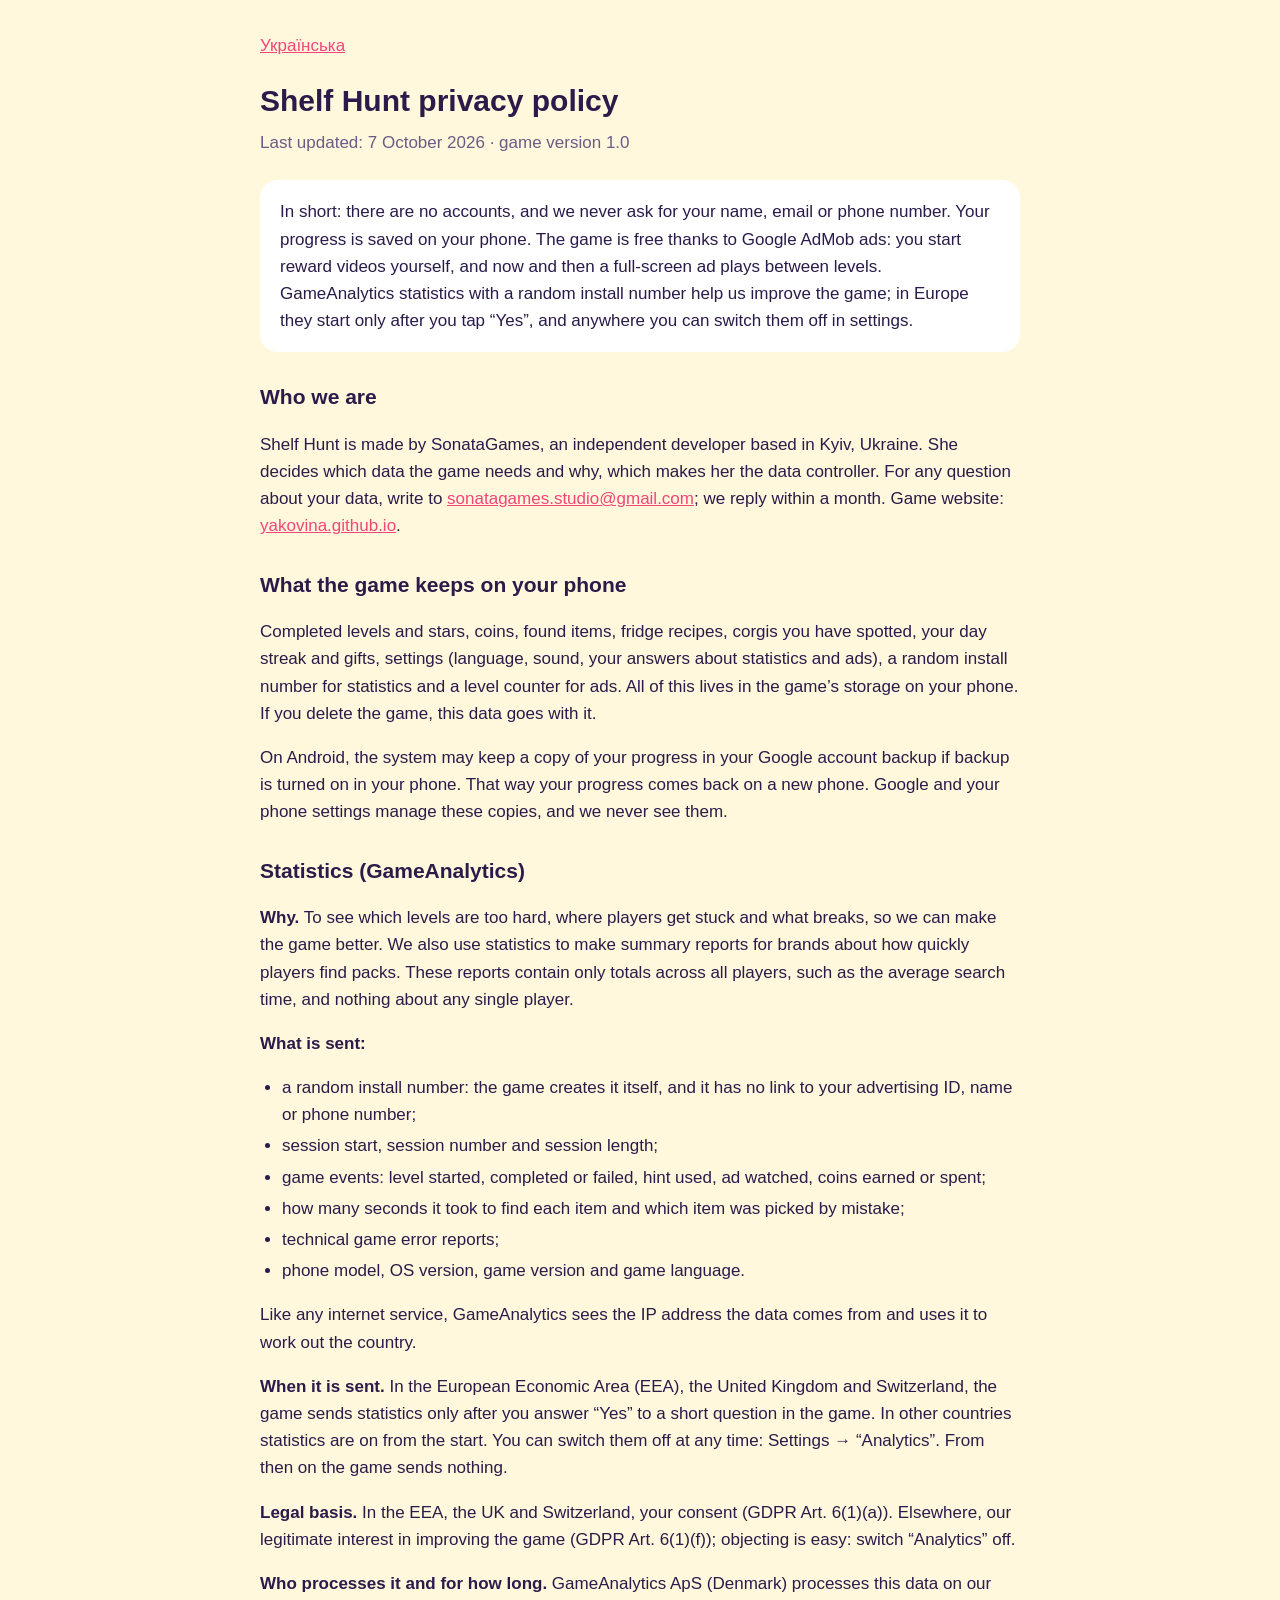
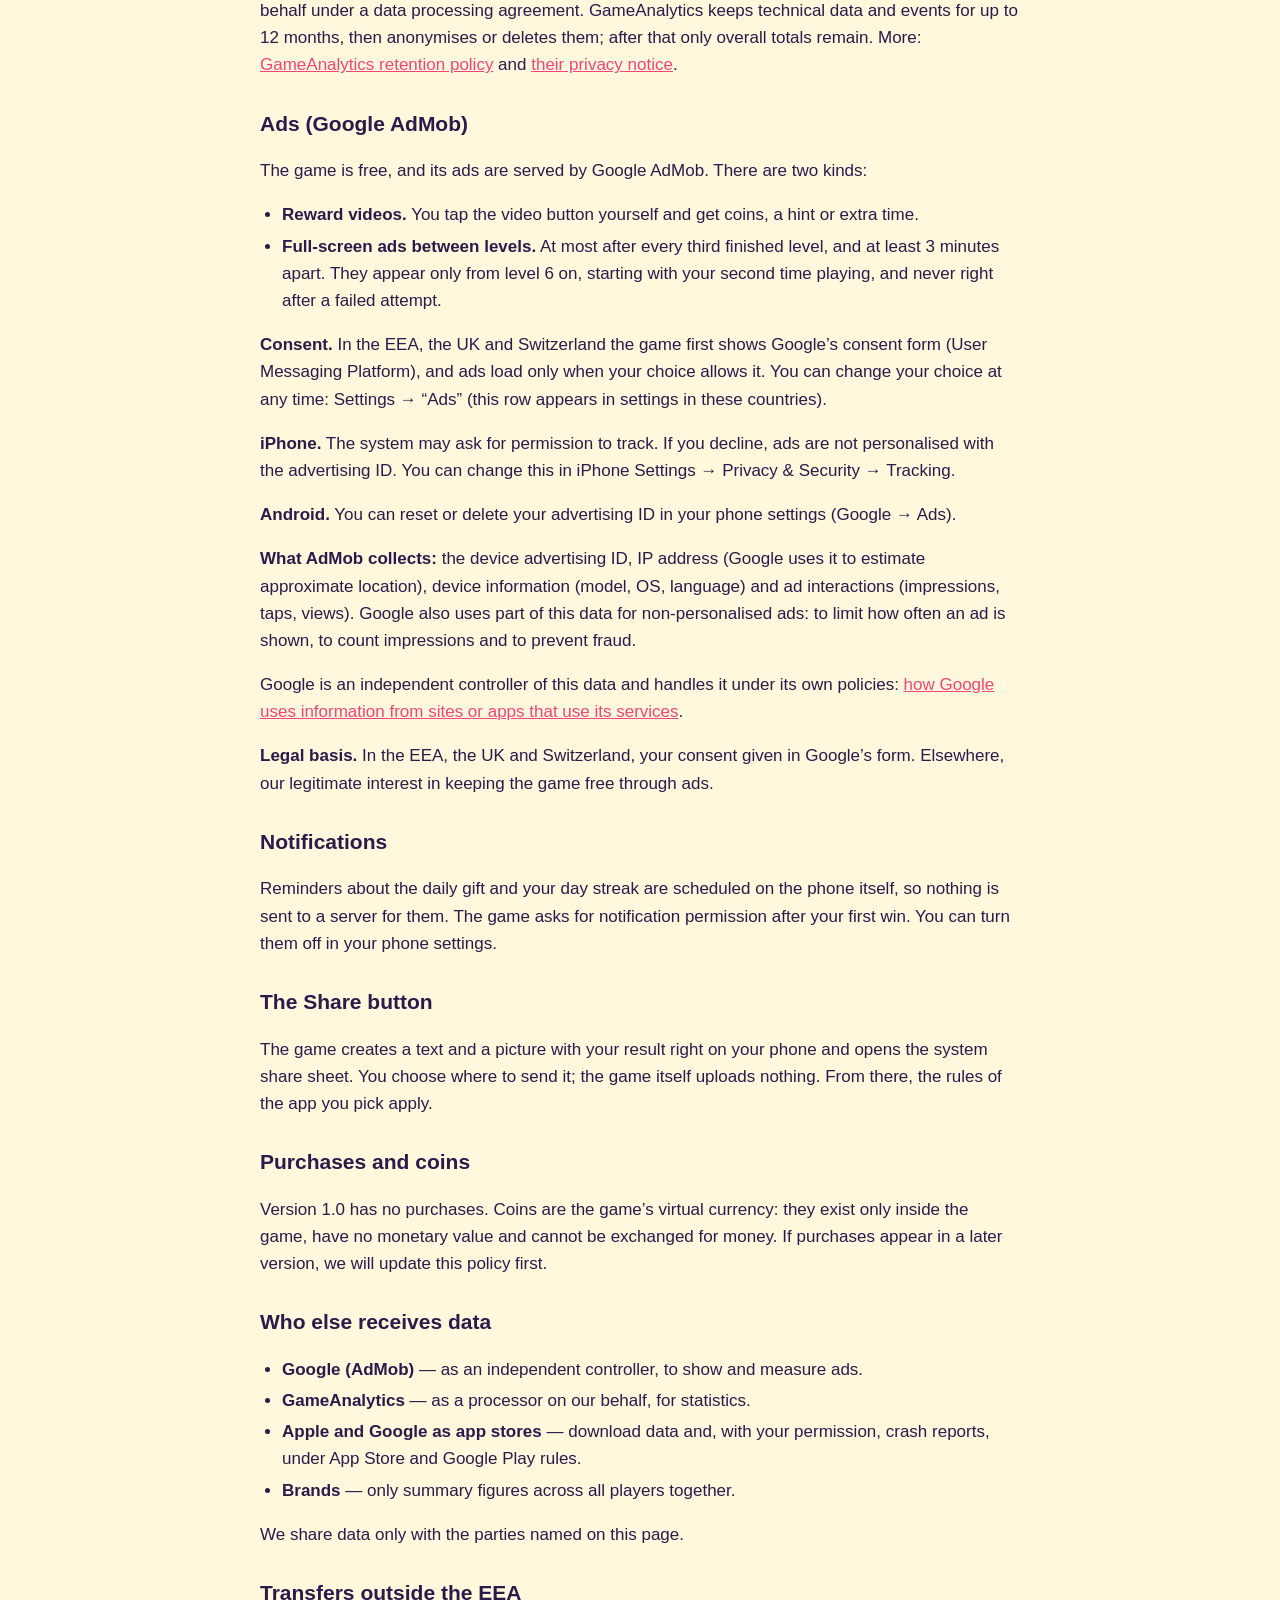
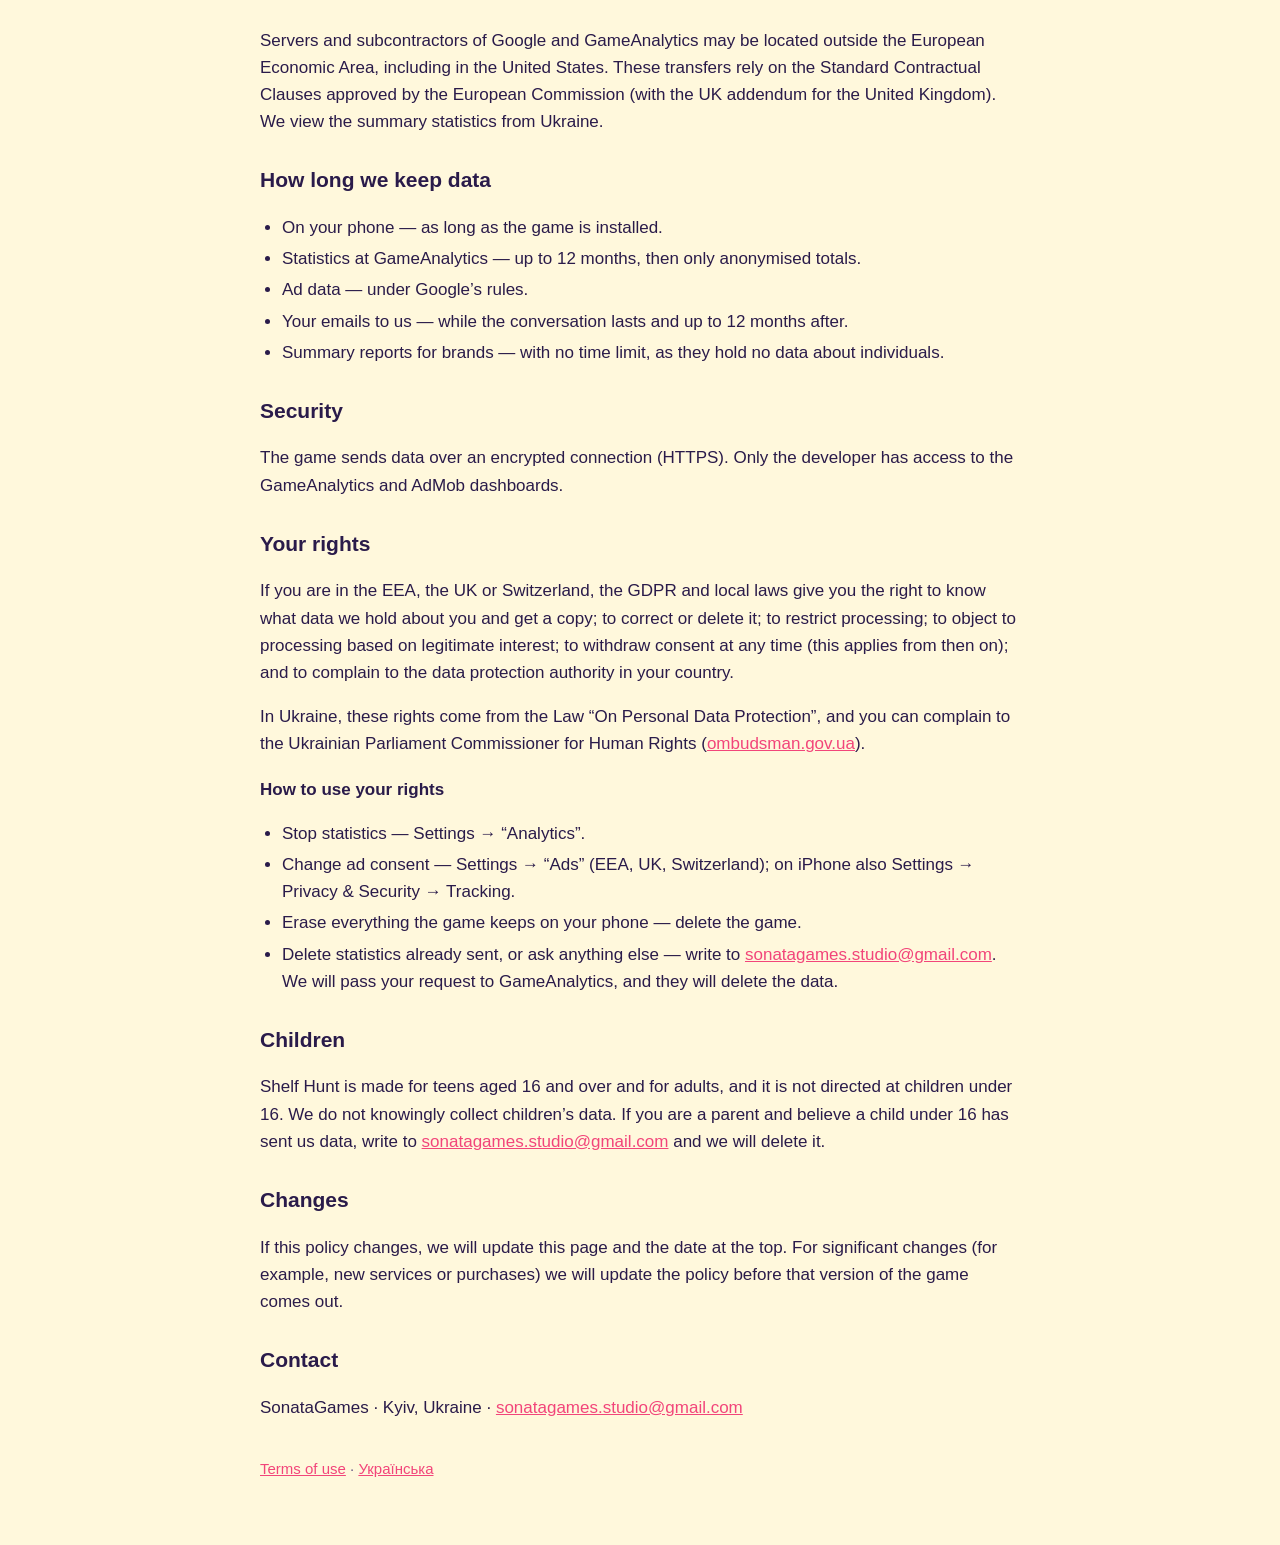
==== privacy/en.html @ 57d6ff79 "SonataGames site: Shelf Hunt privacy policy, terms of use, app-ads.txt, store redirect" ====
<!doctype html><html lang="en"><meta charset="utf-8"><meta name="viewport" content="width=device-width,initial-scale=1">
<title>Shelf Hunt — privacy policy</title><style>
:root{--ink:#2A1B4A;--dim:#6A5C86;--bg:#FFF8DC;--card:#fff;--accent:#F2457A}
@media (prefers-color-scheme:dark){:root:not([data-theme="light"]){--ink:#F1ECFF;--dim:#B9AED6;--bg:#1E1633;--card:#2A2046;--accent:#FF7AA2}}
body{margin:0;background:var(--bg);color:var(--ink);font:17px/1.6 -apple-system,"Segoe UI",Rubik,sans-serif}
main{max-width:760px;margin:0 auto;padding:32px 16px 64px}
h1{font-size:30px;margin:0 0 4px} h2{font-size:21px;margin:28px 0 8px} h3{font-size:17px;margin:18px 0 4px}
.meta{color:var(--dim);margin:0 0 24px} .card{background:var(--card);border-radius:18px;padding:18px 20px;margin:16px 0}
a{color:var(--accent);overflow-wrap:anywhere} li{margin:4px 0} nav{margin-bottom:18px} ul{padding-left:22px}
footer{margin-top:36px;color:var(--dim);font-size:15px}
</style><main>
<nav><a href="uk.html">Українська</a></nav>
<h1>Shelf Hunt privacy policy</h1>
<p class="meta">Last updated: 7 October 2026 · game version 1.0</p>
<div class="card">In short: there are no accounts, and we never ask for your name, email or phone number. Your progress is saved on your phone. The game is free thanks to Google AdMob ads: you start reward videos yourself, and now and then a full-screen ad plays between levels. GameAnalytics statistics with a random install number help us improve the game; in Europe they start only after you tap “Yes”, and anywhere you can switch them off in settings.</div>

<h2>Who we are</h2>
<p>Shelf Hunt is made by SonataGames, an independent developer based in Kyiv, Ukraine. She decides which data the game needs and why, which makes her the data controller. For any question about your data, write to <a href="mailto:sonatagames.studio@gmail.com">sonatagames.studio@gmail.com</a>; we reply within a month. Game website: <a href="https://yakovina.github.io">yakovina.github.io</a>.</p>

<h2>What the game keeps on your phone</h2>
<p>Completed levels and stars, coins, found items, fridge recipes, corgis you have spotted, your day streak and gifts, settings (language, sound, your answers about statistics and ads), a random install number for statistics and a level counter for ads. All of this lives in the game’s storage on your phone. If you delete the game, this data goes with it.</p>
<p>On Android, the system may keep a copy of your progress in your Google account backup if backup is turned on in your phone. That way your progress comes back on a new phone. Google and your phone settings manage these copies, and we never see them.</p>

<h2>Statistics (GameAnalytics)</h2>
<p><b>Why.</b> To see which levels are too hard, where players get stuck and what breaks, so we can make the game better. We also use statistics to make summary reports for brands about how quickly players find packs. These reports contain only totals across all players, such as the average search time, and nothing about any single player.</p>
<p><b>What is sent:</b></p>
<ul>
<li>a random install number: the game creates it itself, and it has no link to your advertising ID, name or phone number;</li>
<li>session start, session number and session length;</li>
<li>game events: level started, completed or failed, hint used, ad watched, coins earned or spent;</li>
<li>how many seconds it took to find each item and which item was picked by mistake;</li>
<li>technical game error reports;</li>
<li>phone model, OS version, game version and game language.</li>
</ul>
<p>Like any internet service, GameAnalytics sees the IP address the data comes from and uses it to work out the country.</p>
<p><b>When it is sent.</b> In the European Economic Area (EEA), the United Kingdom and Switzerland, the game sends statistics only after you answer “Yes” to a short question in the game. In other countries statistics are on from the start. You can switch them off at any time: Settings → “Analytics”. From then on the game sends nothing.</p>
<p><b>Legal basis.</b> In the EEA, the UK and Switzerland, your consent (GDPR Art. 6(1)(a)). Elsewhere, our legitimate interest in improving the game (GDPR Art. 6(1)(f)); objecting is easy: switch “Analytics” off.</p>
<p><b>Who processes it and for how long.</b> GameAnalytics ApS (Denmark) processes this data on our behalf under a data processing agreement. GameAnalytics keeps technical data and events for up to 12 months, then anonymises or deletes them; after that only overall totals remain. More: <a href="https://www.gameanalytics.com/trust/data-retention-and-deletion-policy">GameAnalytics retention policy</a> and <a href="https://www.gameanalytics.com/trust/privacy-notice">their privacy notice</a>.</p>

<h2>Ads (Google AdMob)</h2>
<p>The game is free, and its ads are served by Google AdMob. There are two kinds:</p>
<ul>
<li><b>Reward videos.</b> You tap the video button yourself and get coins, a hint or extra time.</li>
<li><b>Full-screen ads between levels.</b> At most after every third finished level, and at least 3 minutes apart. They appear only from level 6 on, starting with your second time playing, and never right after a failed attempt.</li>
</ul>
<p><b>Consent.</b> In the EEA, the UK and Switzerland the game first shows Google’s consent form (User Messaging Platform), and ads load only when your choice allows it. You can change your choice at any time: Settings → “Ads” (this row appears in settings in these countries).</p>
<p><b>iPhone.</b> The system may ask for permission to track. If you decline, ads are not personalised with the advertising ID. You can change this in iPhone Settings → Privacy &amp; Security → Tracking.</p>
<p><b>Android.</b> You can reset or delete your advertising ID in your phone settings (Google → Ads).</p>
<p><b>What AdMob collects:</b> the device advertising ID, IP address (Google uses it to estimate approximate location), device information (model, OS, language) and ad interactions (impressions, taps, views). Google also uses part of this data for non-personalised ads: to limit how often an ad is shown, to count impressions and to prevent fraud.</p>
<p>Google is an independent controller of this data and handles it under its own policies: <a href="https://policies.google.com/technologies/partner-sites">how Google uses information from sites or apps that use its services</a>.</p>
<p><b>Legal basis.</b> In the EEA, the UK and Switzerland, your consent given in Google’s form. Elsewhere, our legitimate interest in keeping the game free through ads.</p>

<h2>Notifications</h2>
<p>Reminders about the daily gift and your day streak are scheduled on the phone itself, so nothing is sent to a server for them. The game asks for notification permission after your first win. You can turn them off in your phone settings.</p>

<h2>The Share button</h2>
<p>The game creates a text and a picture with your result right on your phone and opens the system share sheet. You choose where to send it; the game itself uploads nothing. From there, the rules of the app you pick apply.</p>

<h2>Purchases and coins</h2>
<p>Version 1.0 has no purchases. Coins are the game’s virtual currency: they exist only inside the game, have no monetary value and cannot be exchanged for money. If purchases appear in a later version, we will update this policy first.</p>

<h2>Who else receives data</h2>
<ul>
<li><b>Google (AdMob)</b> — as an independent controller, to show and measure ads.</li>
<li><b>GameAnalytics</b> — as a processor on our behalf, for statistics.</li>
<li><b>Apple and Google as app stores</b> — download data and, with your permission, crash reports, under App Store and Google Play rules.</li>
<li><b>Brands</b> — only summary figures across all players together.</li>
</ul>
<p>We share data only with the parties named on this page.</p>

<h2>Transfers outside the EEA</h2>
<p>Servers and subcontractors of Google and GameAnalytics may be located outside the European Economic Area, including in the United States. These transfers rely on the Standard Contractual Clauses approved by the European Commission (with the UK addendum for the United Kingdom). We view the summary statistics from Ukraine.</p>

<h2>How long we keep data</h2>
<ul>
<li>On your phone — as long as the game is installed.</li>
<li>Statistics at GameAnalytics — up to 12 months, then only anonymised totals.</li>
<li>Ad data — under Google’s rules.</li>
<li>Your emails to us — while the conversation lasts and up to 12 months after.</li>
<li>Summary reports for brands — with no time limit, as they hold no data about individuals.</li>
</ul>

<h2>Security</h2>
<p>The game sends data over an encrypted connection (HTTPS). Only the developer has access to the GameAnalytics and AdMob dashboards.</p>

<h2>Your rights</h2>
<p>If you are in the EEA, the UK or Switzerland, the GDPR and local laws give you the right to know what data we hold about you and get a copy; to correct or delete it; to restrict processing; to object to processing based on legitimate interest; to withdraw consent at any time (this applies from then on); and to complain to the data protection authority in your country.</p>
<p>In Ukraine, these rights come from the Law “On Personal Data Protection”, and you can complain to the Ukrainian Parliament Commissioner for Human Rights (<a href="https://ombudsman.gov.ua">ombudsman.gov.ua</a>).</p>
<h3>How to use your rights</h3>
<ul>
<li>Stop statistics — Settings → “Analytics”.</li>
<li>Change ad consent — Settings → “Ads” (EEA, UK, Switzerland); on iPhone also Settings → Privacy &amp; Security → Tracking.</li>
<li>Erase everything the game keeps on your phone — delete the game.</li>
<li>Delete statistics already sent, or ask anything else — write to <a href="mailto:sonatagames.studio@gmail.com">sonatagames.studio@gmail.com</a>. We will pass your request to GameAnalytics, and they will delete the data.</li>
</ul>

<h2>Children</h2>
<p>Shelf Hunt is made for teens aged 16 and over and for adults, and it is not directed at children under 16. We do not knowingly collect children’s data. If you are a parent and believe a child under 16 has sent us data, write to <a href="mailto:sonatagames.studio@gmail.com">sonatagames.studio@gmail.com</a> and we will delete it.</p>

<h2>Changes</h2>
<p>If this policy changes, we will update this page and the date at the top. For significant changes (for example, new services or purchases) we will update the policy before that version of the game comes out.</p>

<h2>Contact</h2>
<p>SonataGames · Kyiv, Ukraine · <a href="mailto:sonatagames.studio@gmail.com">sonatagames.studio@gmail.com</a></p>

<footer><a href="../terms/en.html">Terms of use</a> · <a href="uk.html">Українська</a></footer>
</main></html>
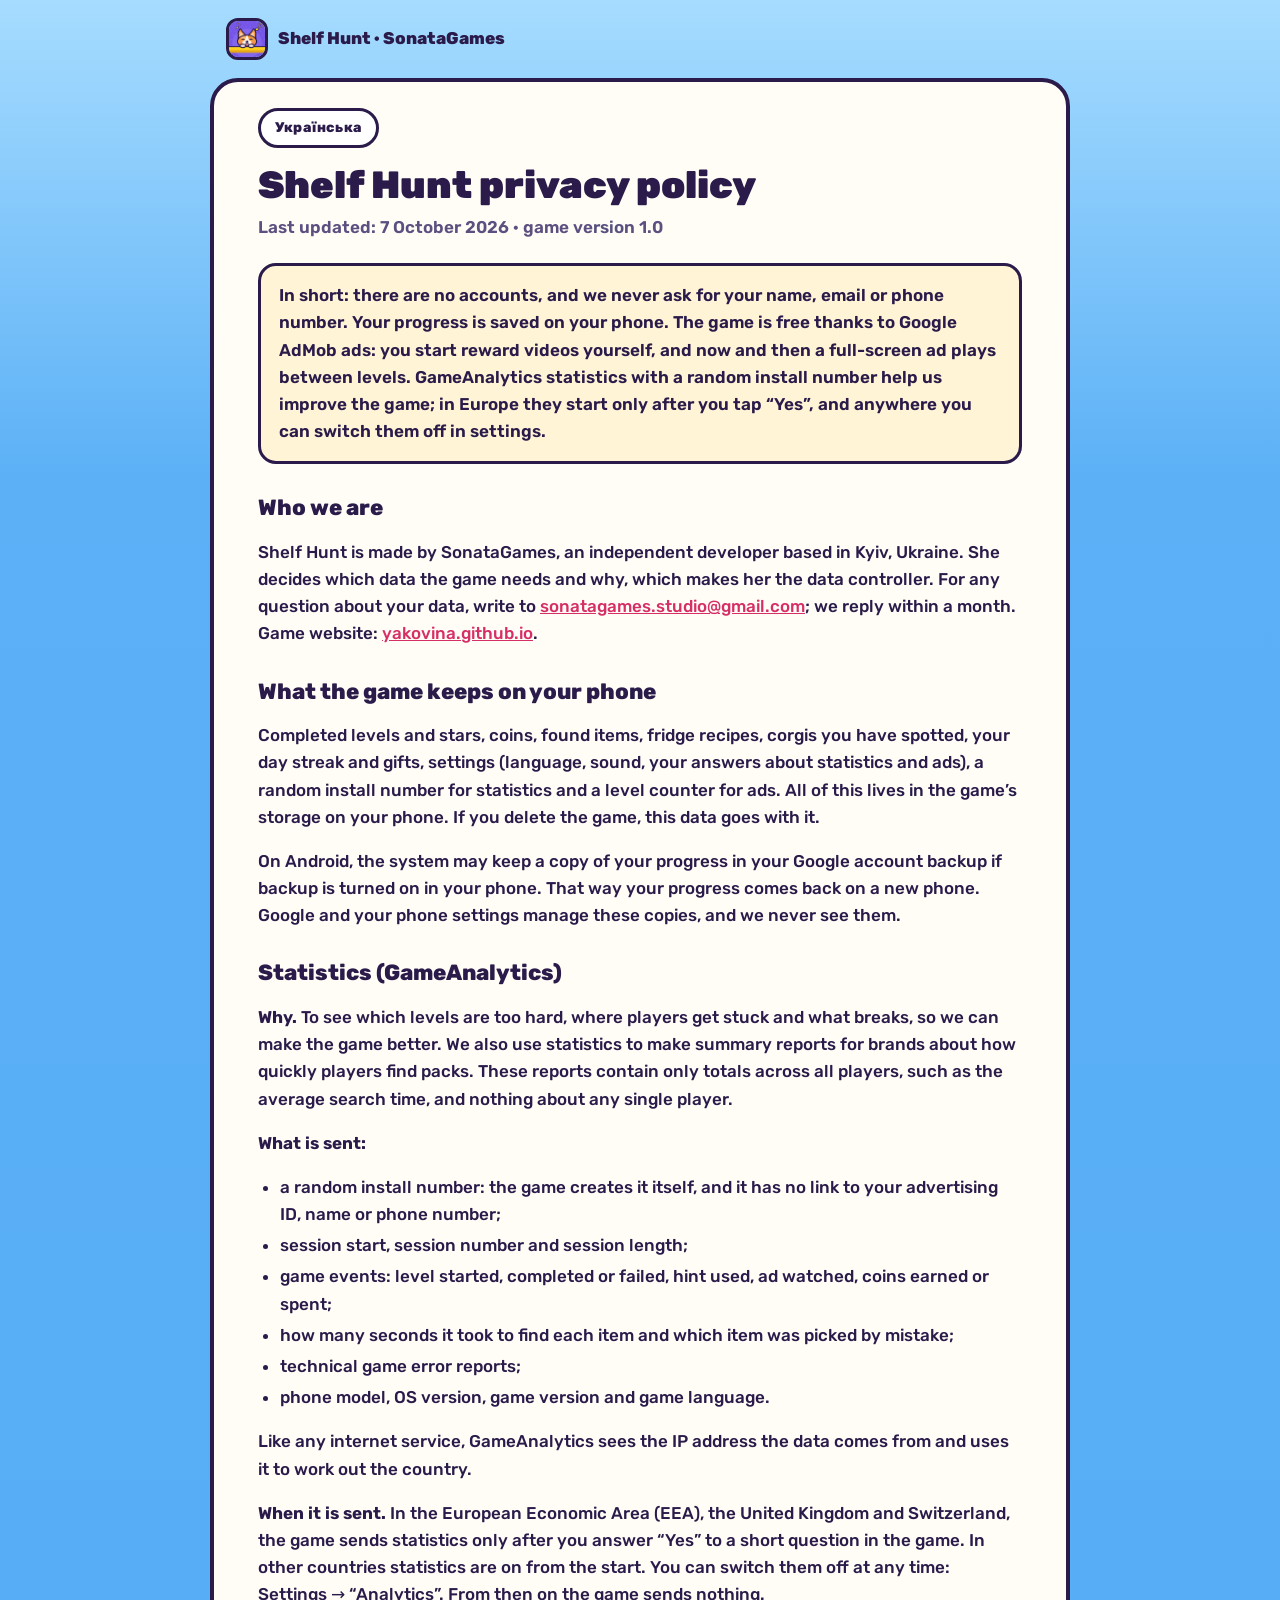
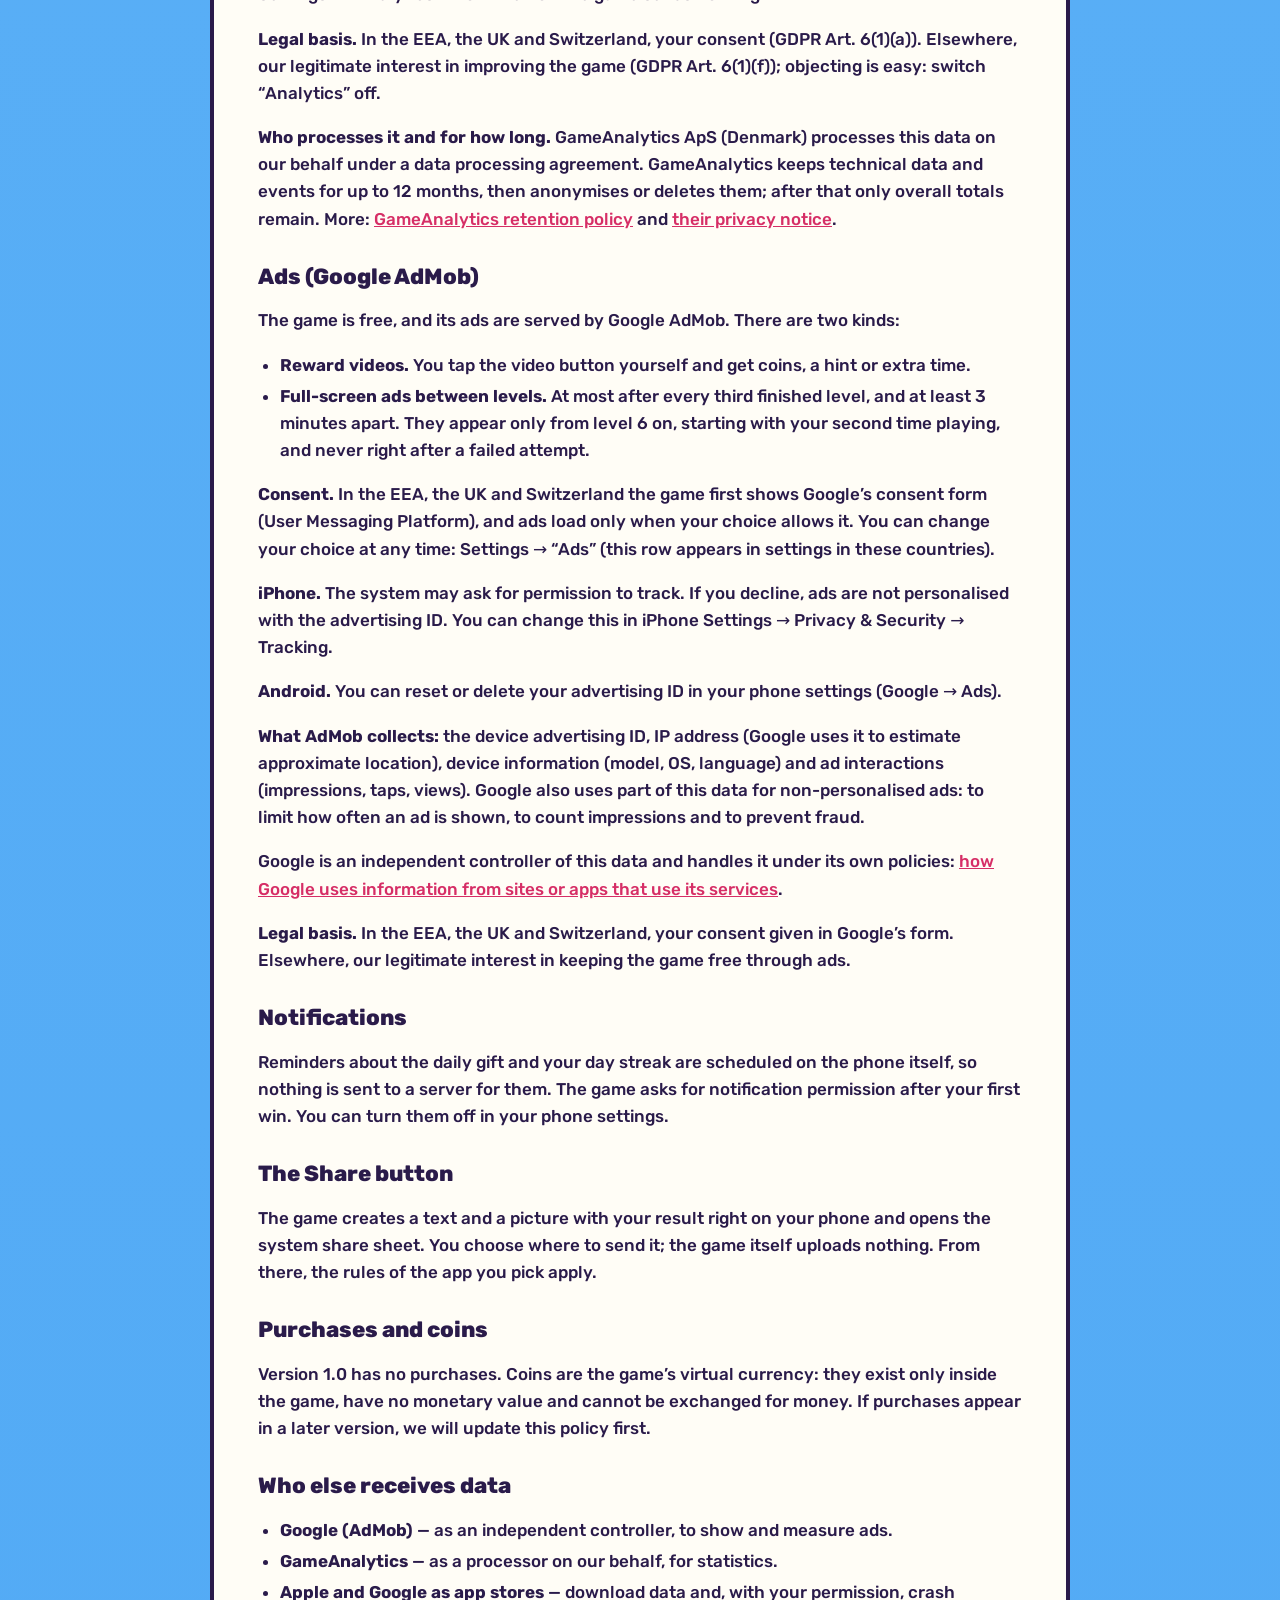
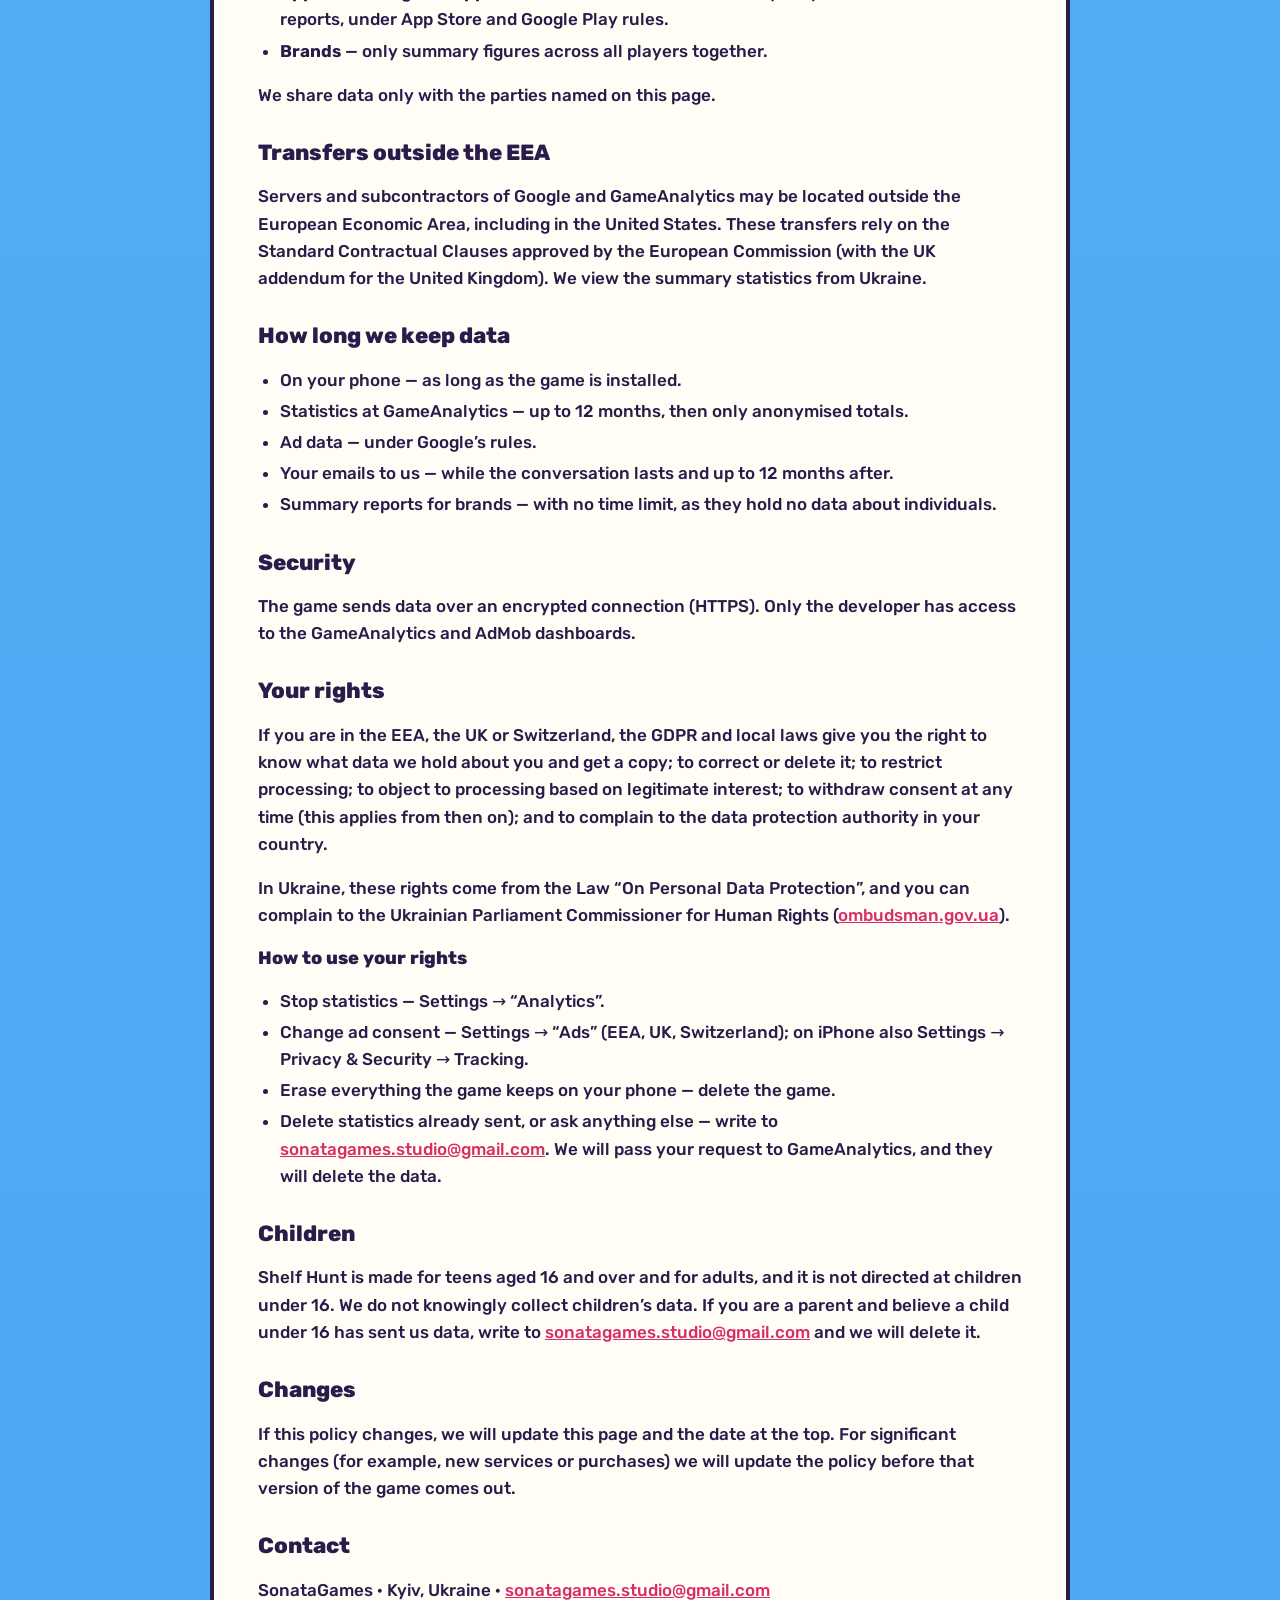
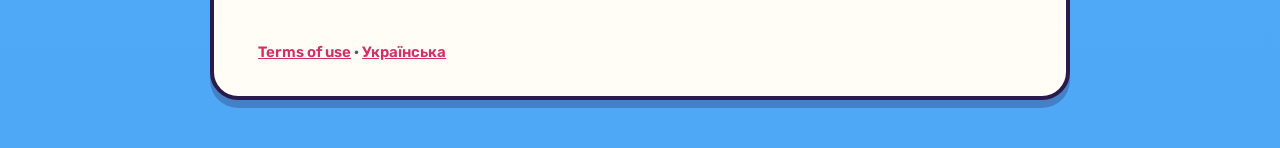
==== commit 58cdbb15: "New look in the game's style: sky, plastic buttons, Rubik, icon, packs, corgi, screenshots, UK/EN sw" ====
--- a/privacy/en.html
+++ b/privacy/en.html
@@ -1,14 +1,6 @@
 <!doctype html><html lang="en"><meta charset="utf-8"><meta name="viewport" content="width=device-width,initial-scale=1">
-<title>Shelf Hunt — privacy policy</title><style>
-:root{--ink:#2A1B4A;--dim:#6A5C86;--bg:#FFF8DC;--card:#fff;--accent:#F2457A}
-@media (prefers-color-scheme:dark){:root:not([data-theme="light"]){--ink:#F1ECFF;--dim:#B9AED6;--bg:#1E1633;--card:#2A2046;--accent:#FF7AA2}}
-body{margin:0;background:var(--bg);color:var(--ink);font:17px/1.6 -apple-system,"Segoe UI",Rubik,sans-serif}
-main{max-width:760px;margin:0 auto;padding:32px 16px 64px}
-h1{font-size:30px;margin:0 0 4px} h2{font-size:21px;margin:28px 0 8px} h3{font-size:17px;margin:18px 0 4px}
-.meta{color:var(--dim);margin:0 0 24px} .card{background:var(--card);border-radius:18px;padding:18px 20px;margin:16px 0}
-a{color:var(--accent);overflow-wrap:anywhere} li{margin:4px 0} nav{margin-bottom:18px} ul{padding-left:22px}
-footer{margin-top:36px;color:var(--dim);font-size:15px}
-</style><main>
+<title>Shelf Hunt — privacy policy</title><link rel="stylesheet" href="../legal.css"><link rel="icon" href="../img/icon.png"><div class="bar"><a href="../"><img src="../img/sonatagames.png" alt="">Shelf Hunt · SonataGames</a></div>
+<main>
 <nav><a href="uk.html">Українська</a></nav>
 <h1>Shelf Hunt privacy policy</h1>
 <p class="meta">Last updated: 7 October 2026 · game version 1.0</p>
--- a/legal.css
+++ b/legal.css
@@ -0,0 +1,28 @@
+/* Політика й умови — у стилі головної: небо, лавандове чорнило, біла картка з контуром. */
+@font-face{font-family:"Rubik";src:url(fonts/rubik.ttf) format("truetype");font-weight:300 900;font-display:swap}
+:root{--ink:#2A1B4A;--dim:#5B5180;--card:#FFFDF6;--cream:#FFF4D6;--pink:#D62E66;color-scheme:light}
+*{box-sizing:border-box}
+body{margin:0;color:var(--ink);font:500 17px/1.6 "Rubik",system-ui,-apple-system,"Segoe UI",sans-serif;
+  background:linear-gradient(180deg,#A6DCFF 0,#5BB0F6 480px,#4FA8F5 100%)}
+.bar{max-width:860px;margin:0 auto;padding:18px 16px;display:flex;align-items:center;justify-content:space-between;gap:12px}
+.bar a{display:flex;align-items:center;gap:10px;color:var(--ink);text-decoration:none;font-weight:800}
+.bar img{width:42px;height:42px;border-radius:12px;border:3px solid var(--ink)}
+main{max-width:860px;margin:0 auto 48px;background:var(--card);border:4px solid var(--ink);border-radius:28px;
+  padding:26px clamp(18px,4vw,44px) 32px;box-shadow:0 8px 0 rgba(42,27,74,.28)}
+@media (max-width:900px){main{margin:0 16px 40px}}
+h1{font:900 clamp(26px,4.4vw,38px)/1.15 "Rubik",sans-serif;margin:0 0 6px}
+h2{font:800 22px/1.25 "Rubik",sans-serif;margin:30px 0 8px}
+h3{font:800 18px/1.3 "Rubik",sans-serif;margin:18px 0 4px}
+p,li{max-width:70ch}
+.meta{color:var(--dim);margin:0 0 22px;font-weight:600}
+.card{background:var(--cream);border:3px solid var(--ink);border-radius:18px;padding:16px 18px;margin:16px 0;font-weight:600}
+a{color:var(--pink);overflow-wrap:anywhere}
+nav{margin-bottom:16px}
+nav a{display:inline-block;text-decoration:none;color:var(--ink);font-weight:800;font-size:14px;letter-spacing:.05em;
+  border:3px solid var(--ink);border-radius:999px;padding:6px 14px;background:#fff}
+ul{padding-left:22px} li{margin:4px 0}
+table{border-collapse:collapse;width:100%;margin:12px 0;font-size:15px}
+th,td{border:2px solid var(--ink);padding:8px 10px;text-align:left;vertical-align:top}
+th{background:var(--cream)}
+footer{margin-top:36px;color:var(--dim);font-size:15px;font-weight:600}
+:focus-visible{outline:3px dashed var(--ink);outline-offset:3px}
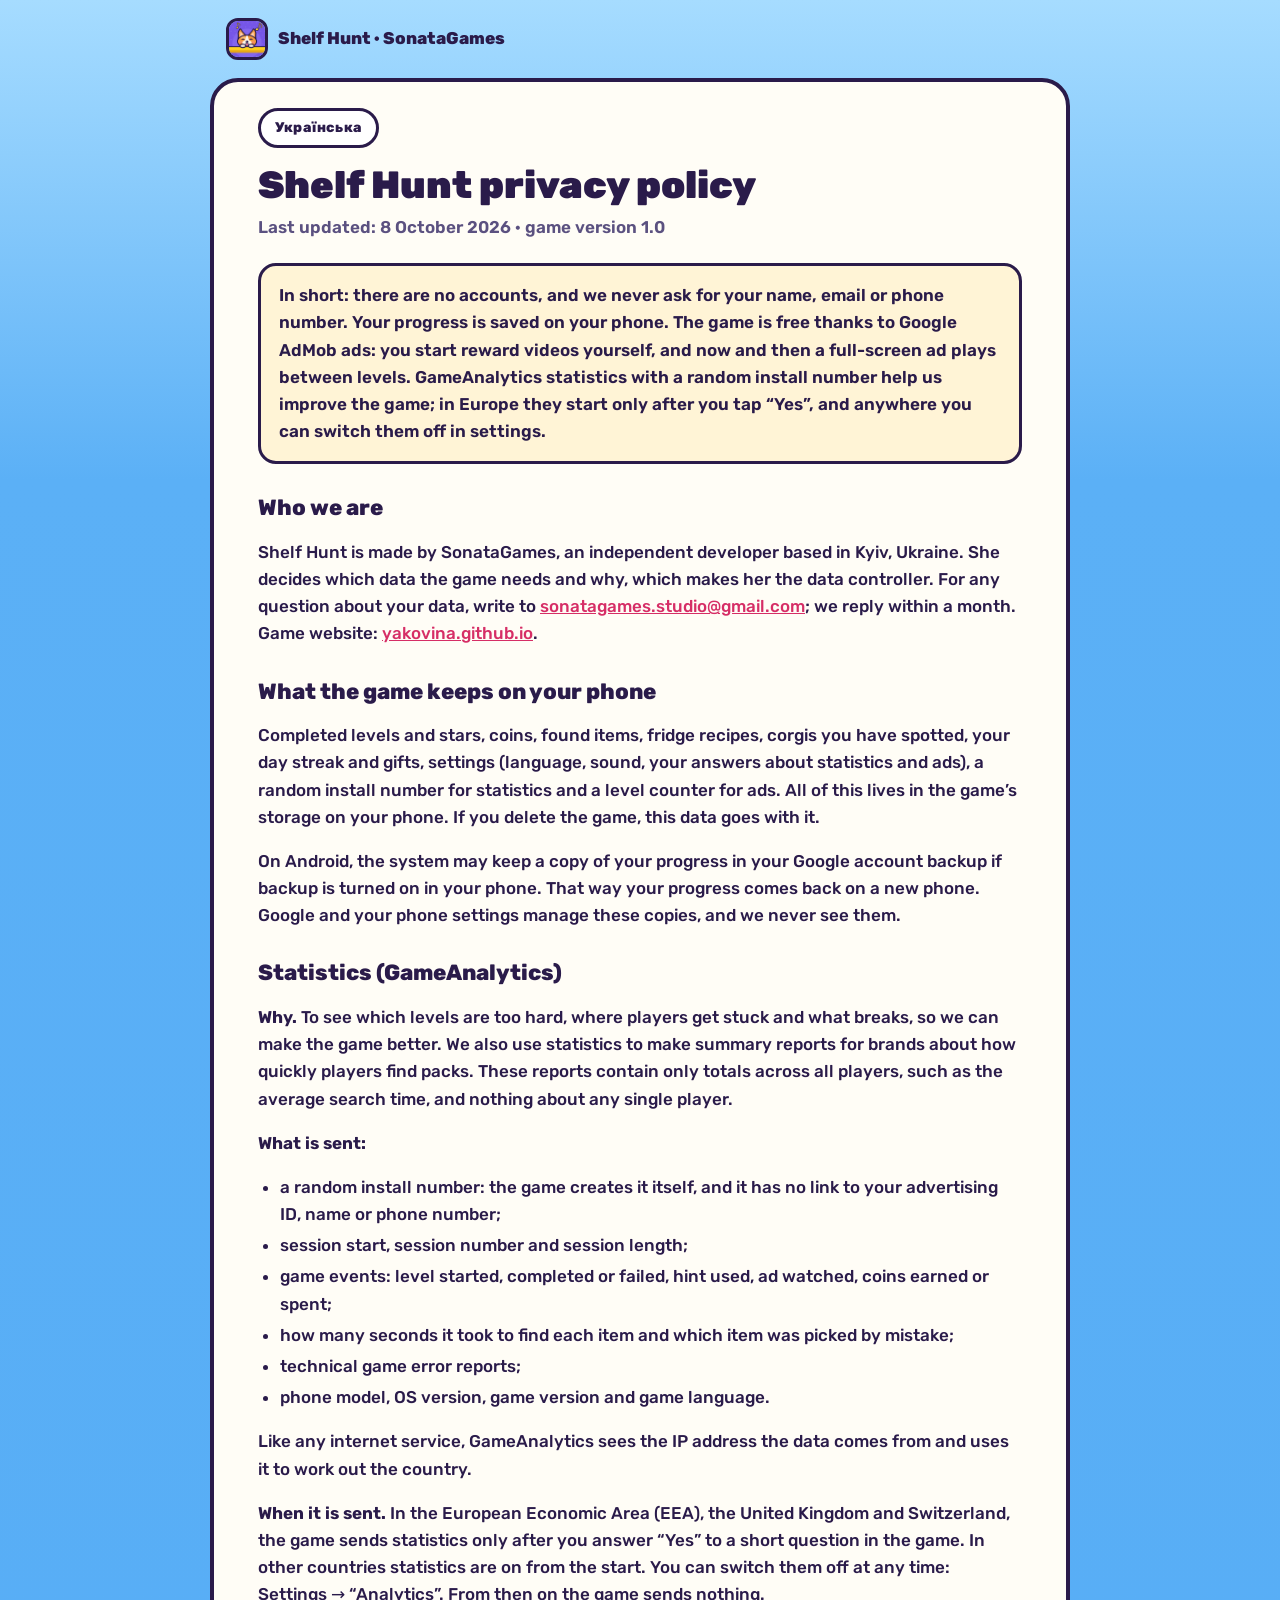
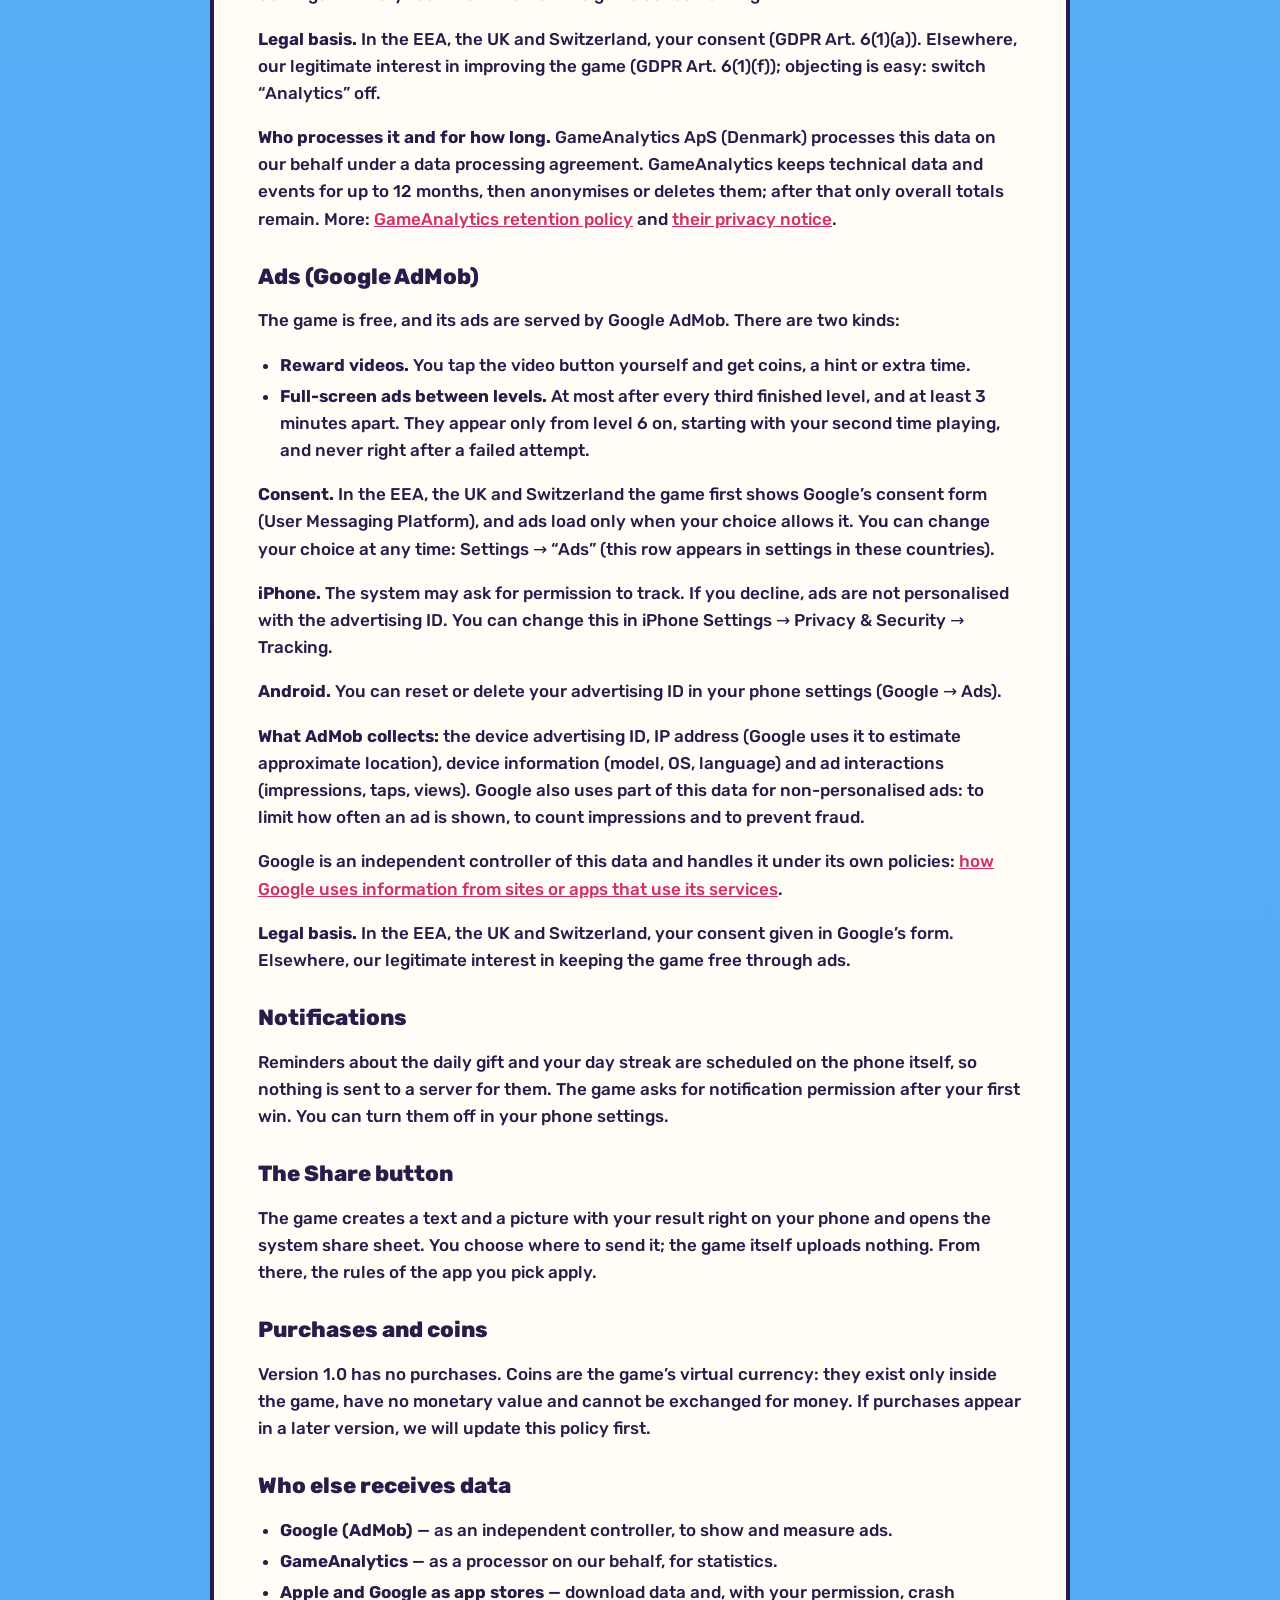
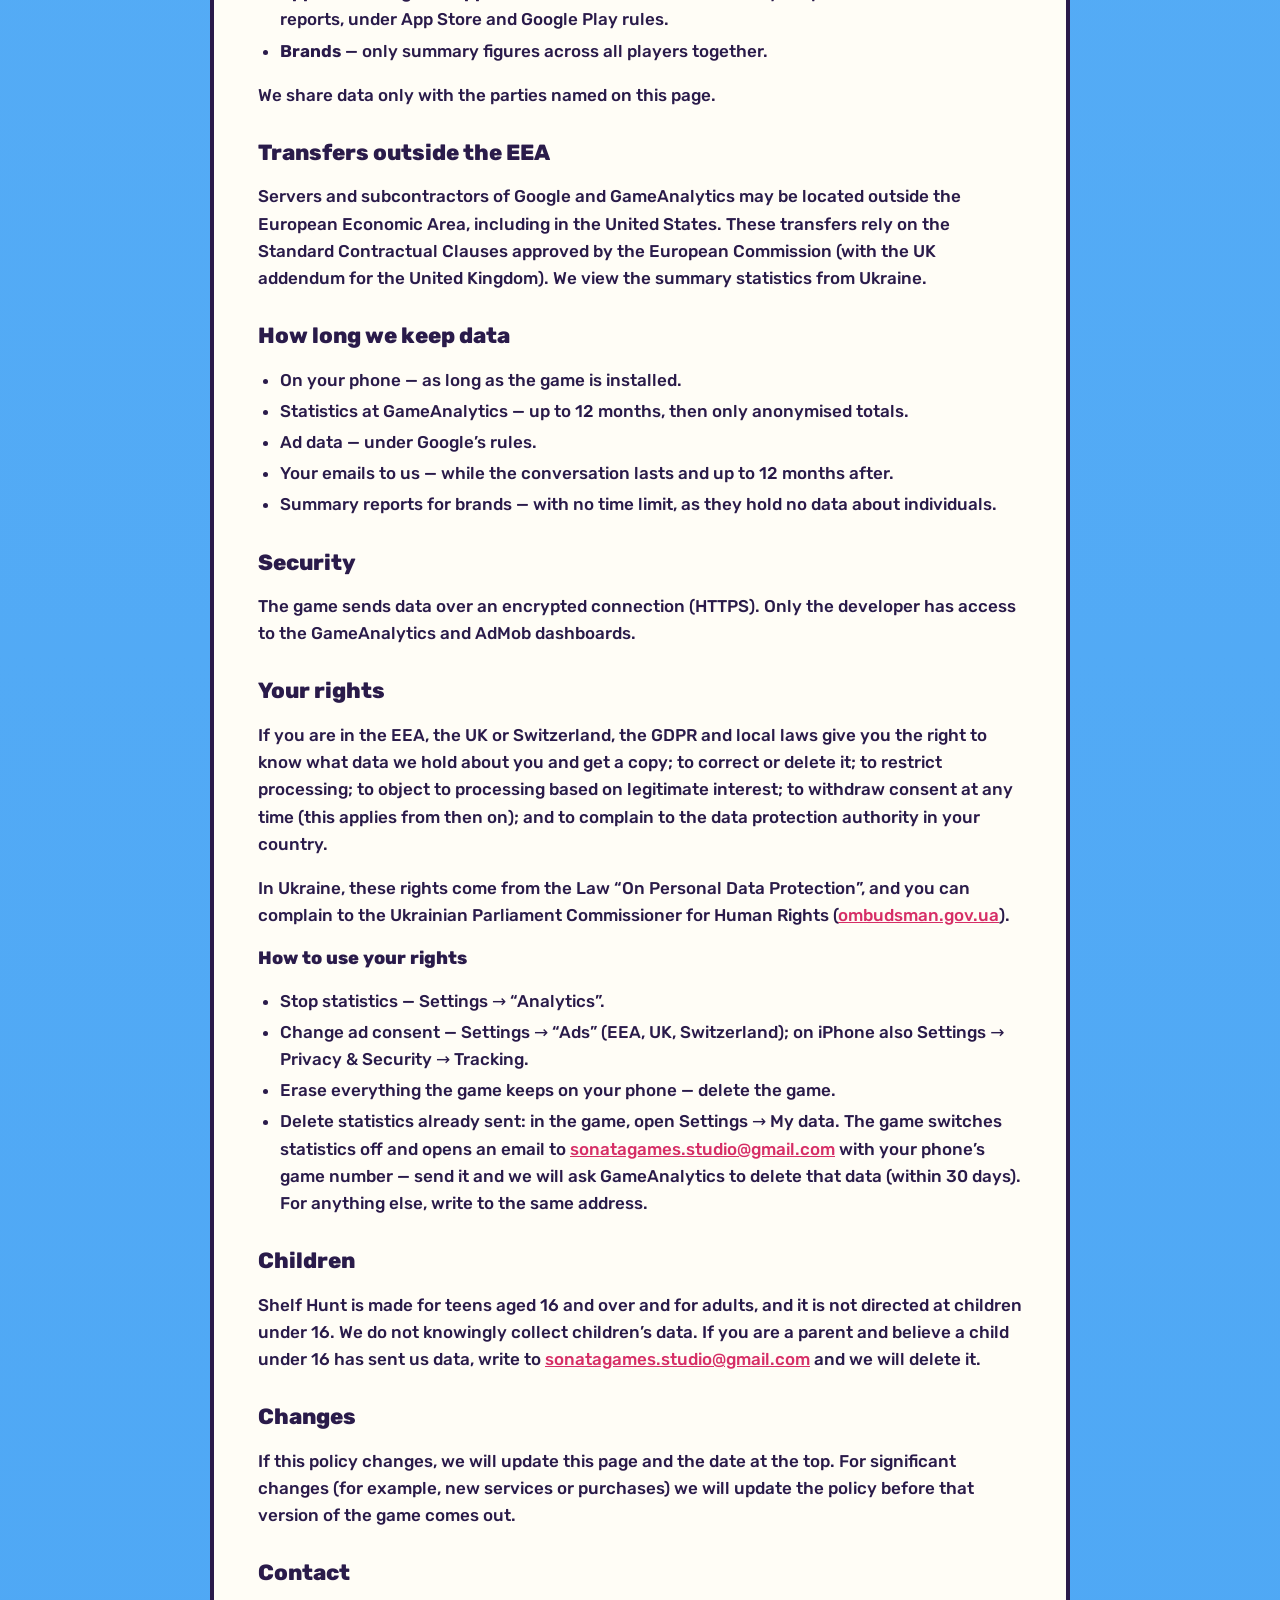
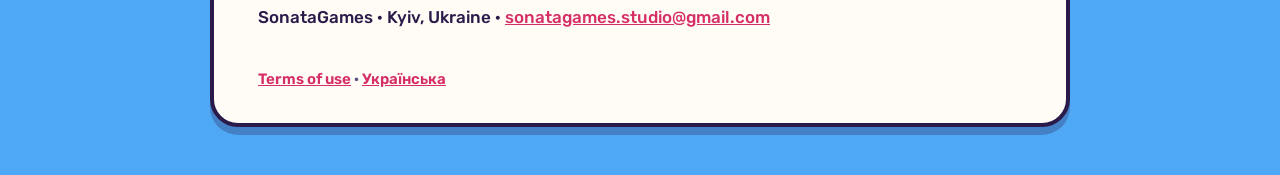
==== commit 188fa4d5: "Privacy: delete your data via Settings → My data" ====
--- a/privacy/en.html
+++ b/privacy/en.html
@@ -3,7 +3,7 @@
 <main>
 <nav><a href="uk.html">Українська</a></nav>
 <h1>Shelf Hunt privacy policy</h1>
-<p class="meta">Last updated: 7 October 2026 · game version 1.0</p>
+<p class="meta">Last updated: 8 October 2026 · game version 1.0</p>
 <div class="card">In short: there are no accounts, and we never ask for your name, email or phone number. Your progress is saved on your phone. The game is free thanks to Google AdMob ads: you start reward videos yourself, and now and then a full-screen ad plays between levels. GameAnalytics statistics with a random install number help us improve the game; in Europe they start only after you tap “Yes”, and anywhere you can switch them off in settings.</div>
 
 <h2>Who we are</h2>
@@ -83,7 +83,7 @@
 <li>Stop statistics — Settings → “Analytics”.</li>
 <li>Change ad consent — Settings → “Ads” (EEA, UK, Switzerland); on iPhone also Settings → Privacy &amp; Security → Tracking.</li>
 <li>Erase everything the game keeps on your phone — delete the game.</li>
-<li>Delete statistics already sent, or ask anything else — write to <a href="mailto:sonatagames.studio@gmail.com">sonatagames.studio@gmail.com</a>. We will pass your request to GameAnalytics, and they will delete the data.</li>
+<li>Delete statistics already sent: in the game, open Settings → My data. The game switches statistics off and opens an email to <a href="mailto:sonatagames.studio@gmail.com">sonatagames.studio@gmail.com</a> with your phone’s game number — send it and we will ask GameAnalytics to delete that data (within 30 days). For anything else, write to the same address.</li>
 </ul>
 
 <h2>Children</h2>
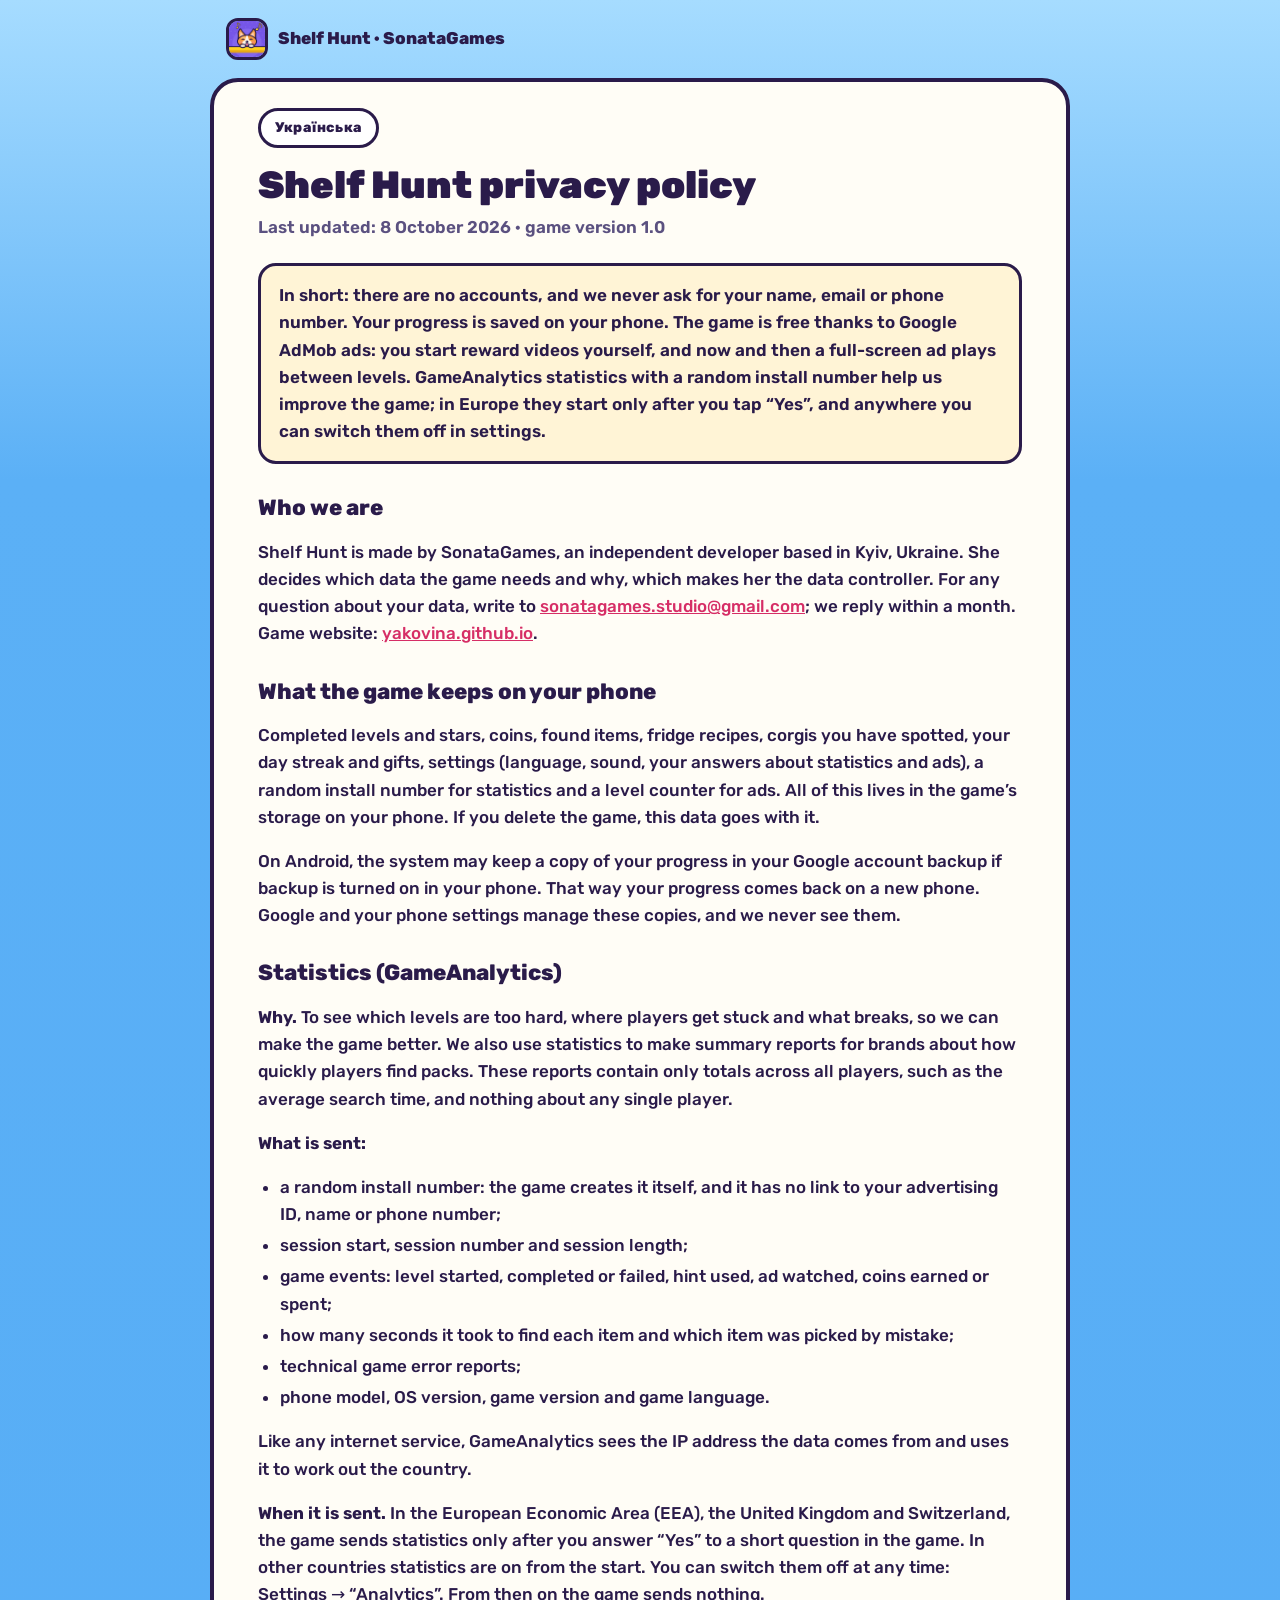
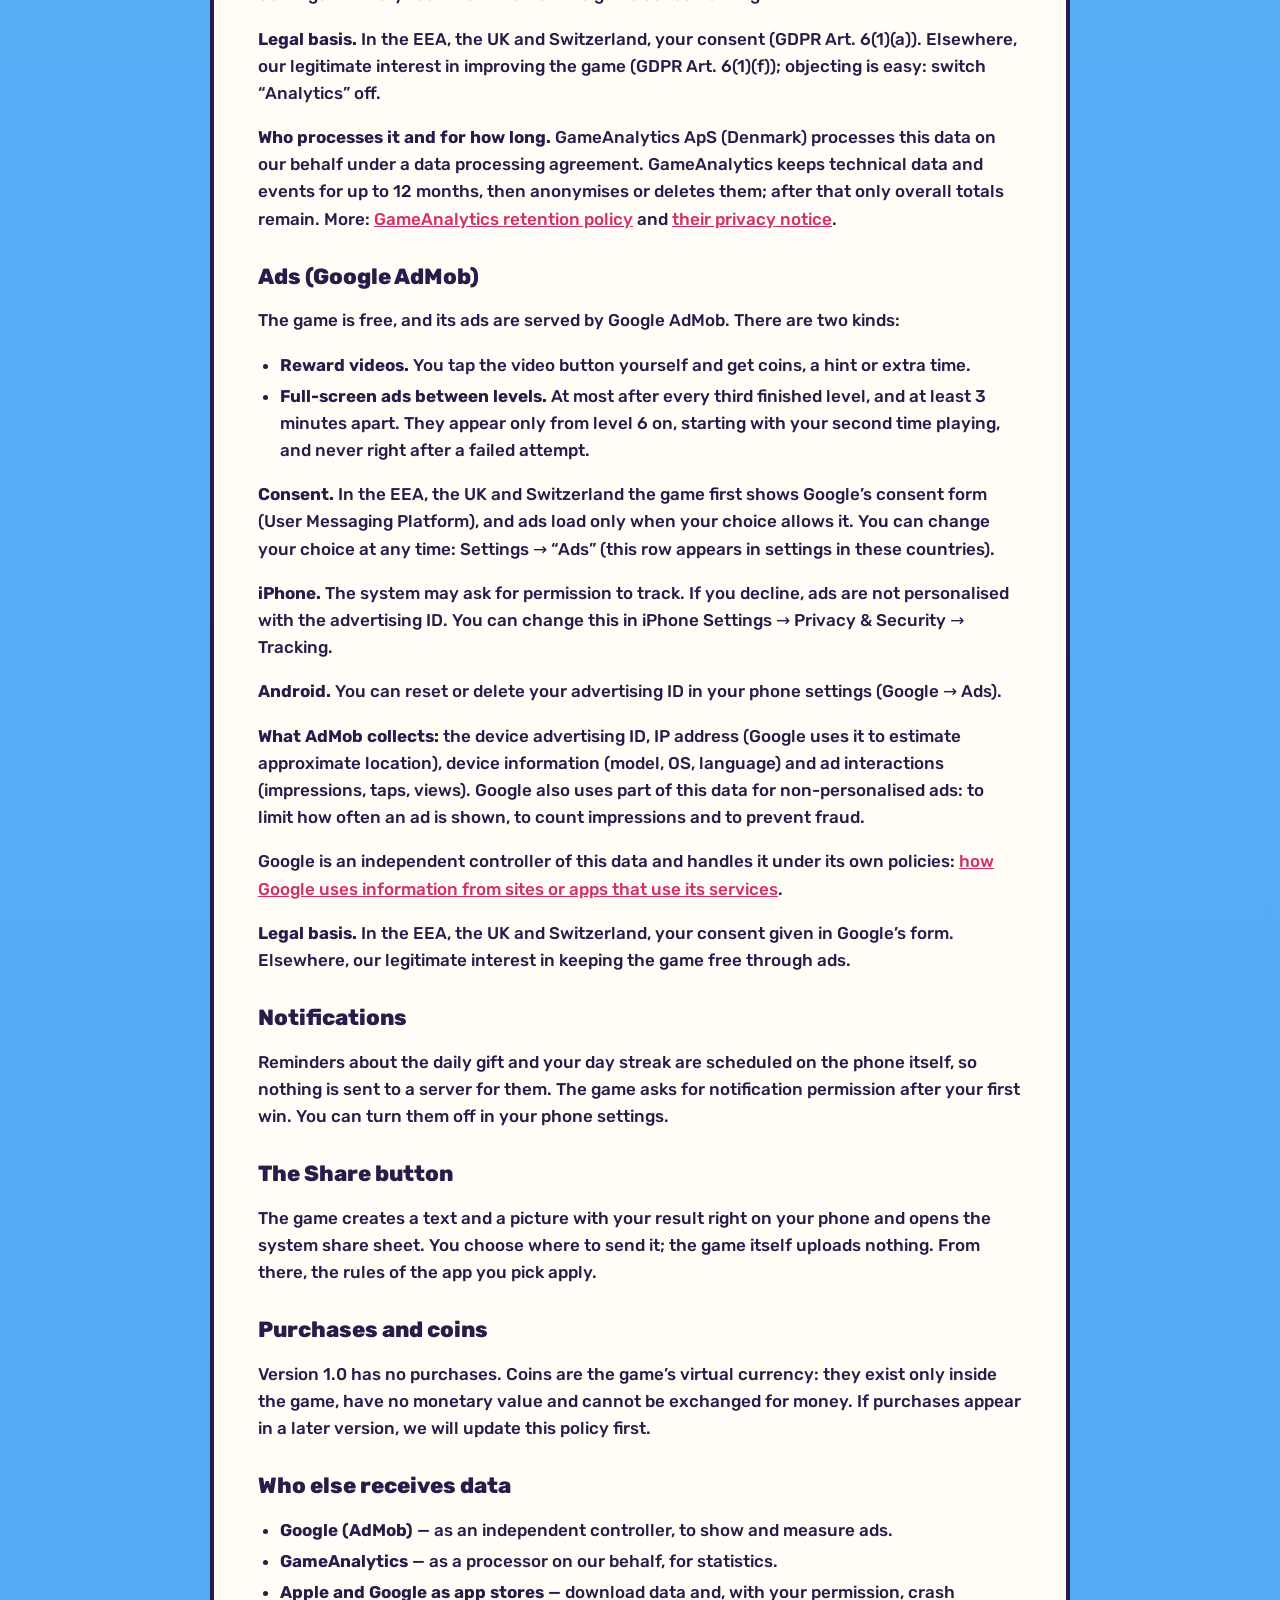
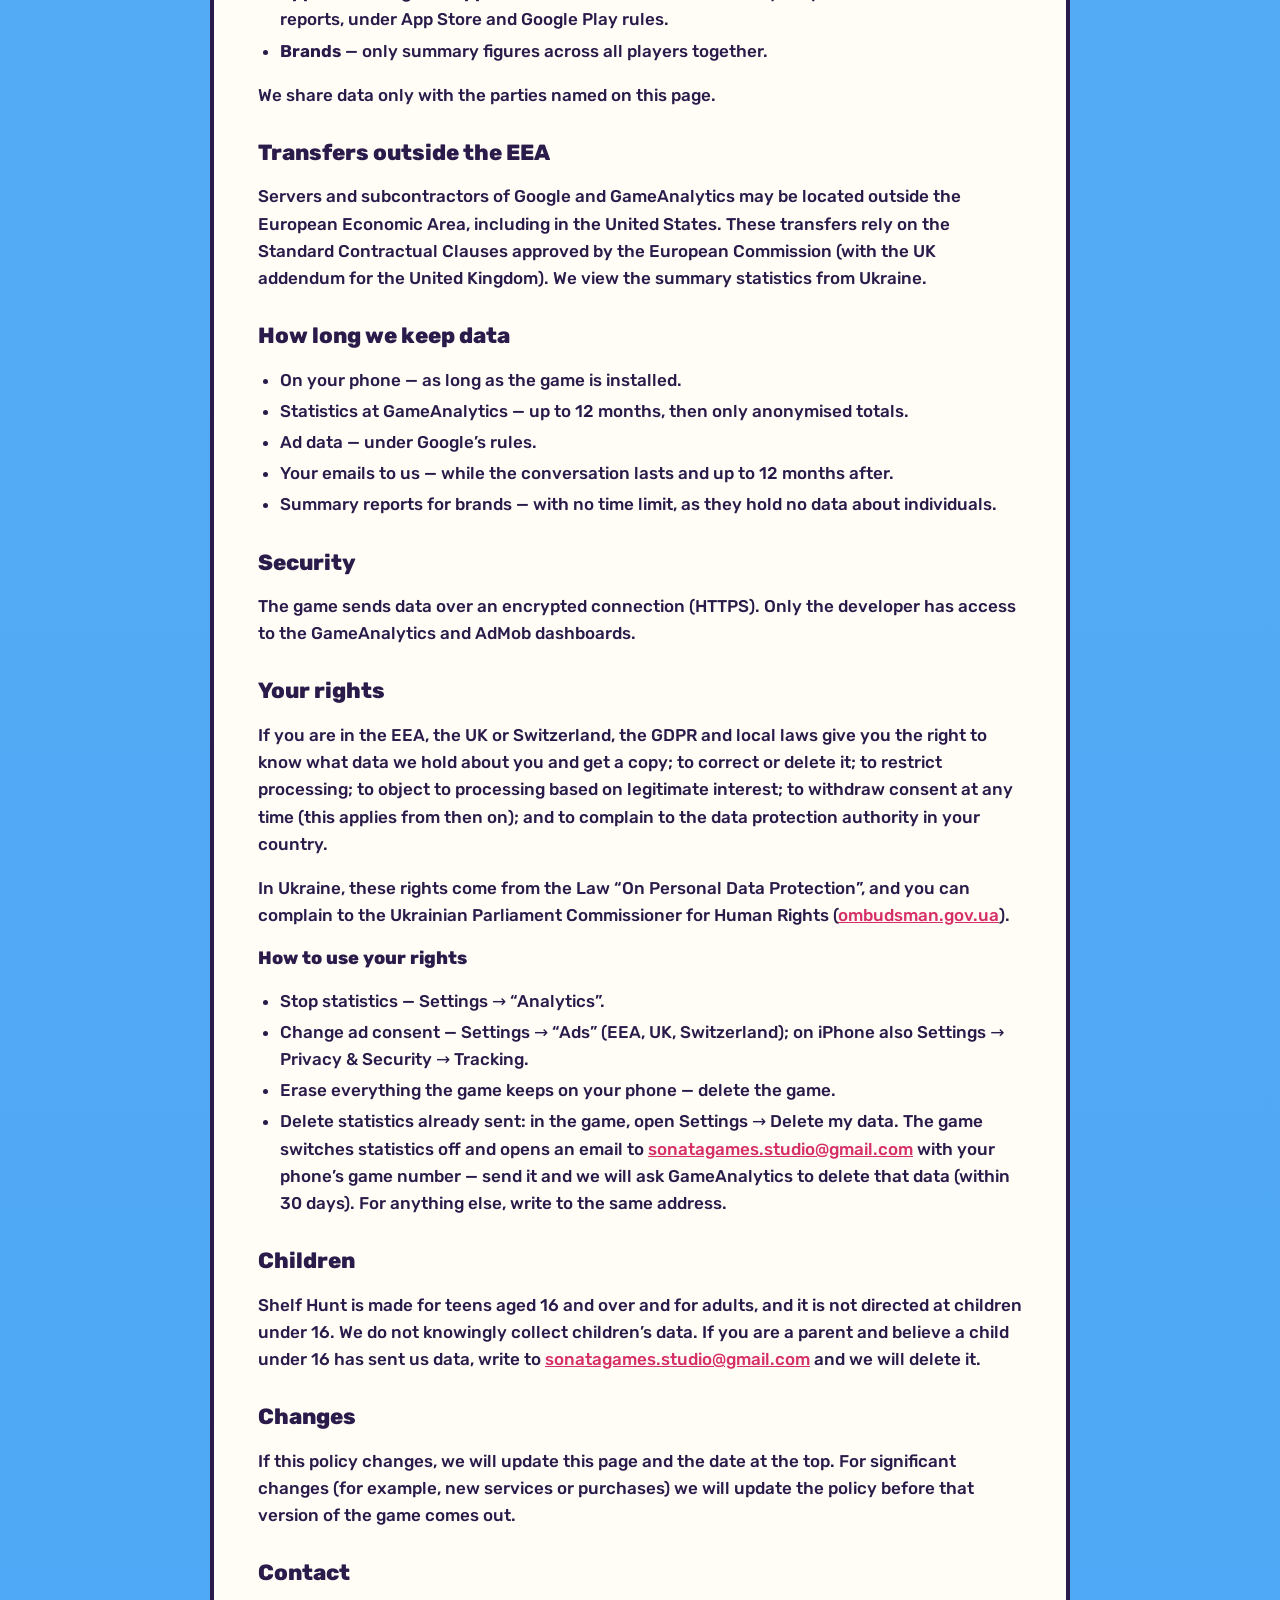
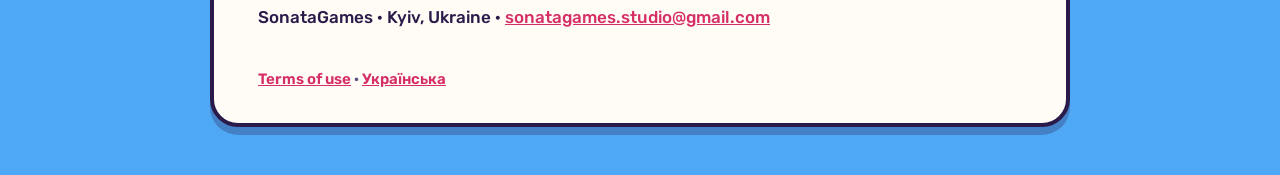
==== commit b1411216: "Privacy: Settings → Delete my data" ====
--- a/privacy/en.html
+++ b/privacy/en.html
@@ -83,7 +83,7 @@
 <li>Stop statistics — Settings → “Analytics”.</li>
 <li>Change ad consent — Settings → “Ads” (EEA, UK, Switzerland); on iPhone also Settings → Privacy &amp; Security → Tracking.</li>
 <li>Erase everything the game keeps on your phone — delete the game.</li>
-<li>Delete statistics already sent: in the game, open Settings → My data. The game switches statistics off and opens an email to <a href="mailto:sonatagames.studio@gmail.com">sonatagames.studio@gmail.com</a> with your phone’s game number — send it and we will ask GameAnalytics to delete that data (within 30 days). For anything else, write to the same address.</li>
+<li>Delete statistics already sent: in the game, open Settings → Delete my data. The game switches statistics off and opens an email to <a href="mailto:sonatagames.studio@gmail.com">sonatagames.studio@gmail.com</a> with your phone’s game number — send it and we will ask GameAnalytics to delete that data (within 30 days). For anything else, write to the same address.</li>
 </ul>
 
 <h2>Children</h2>
